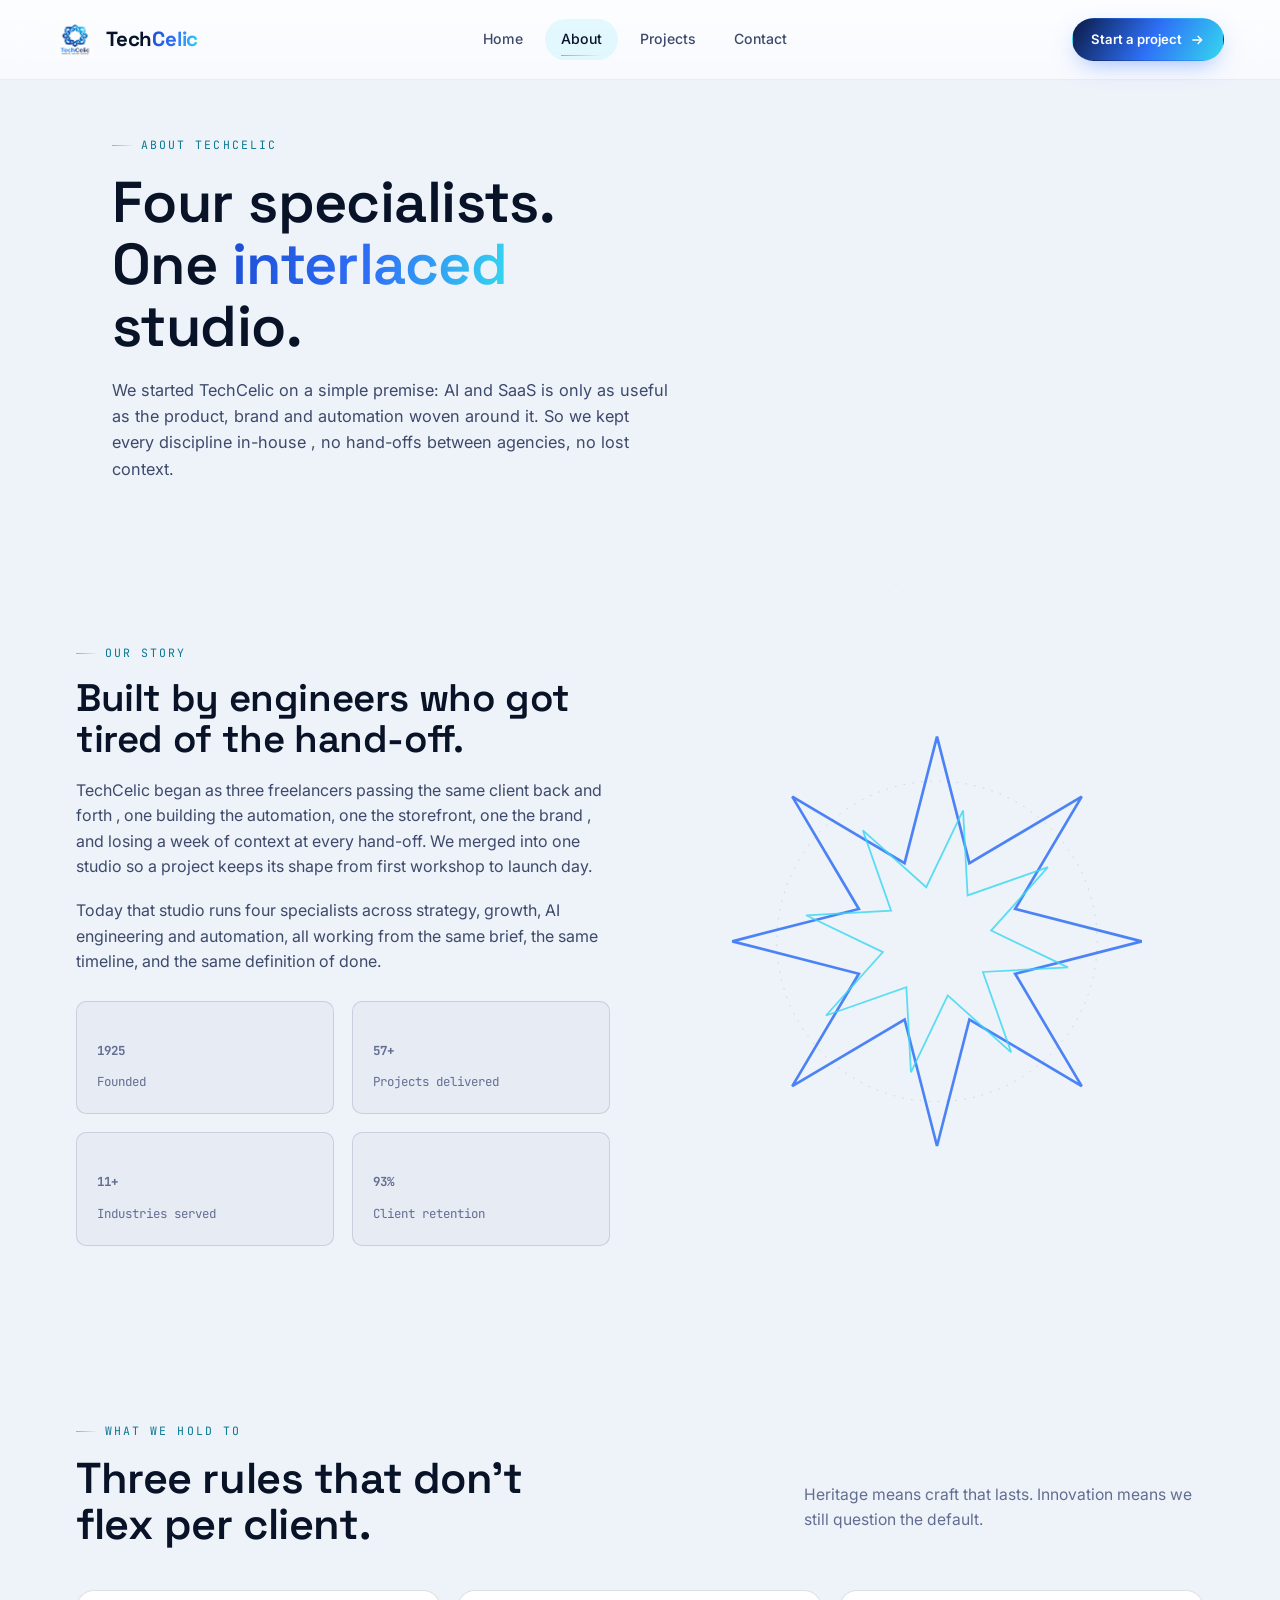
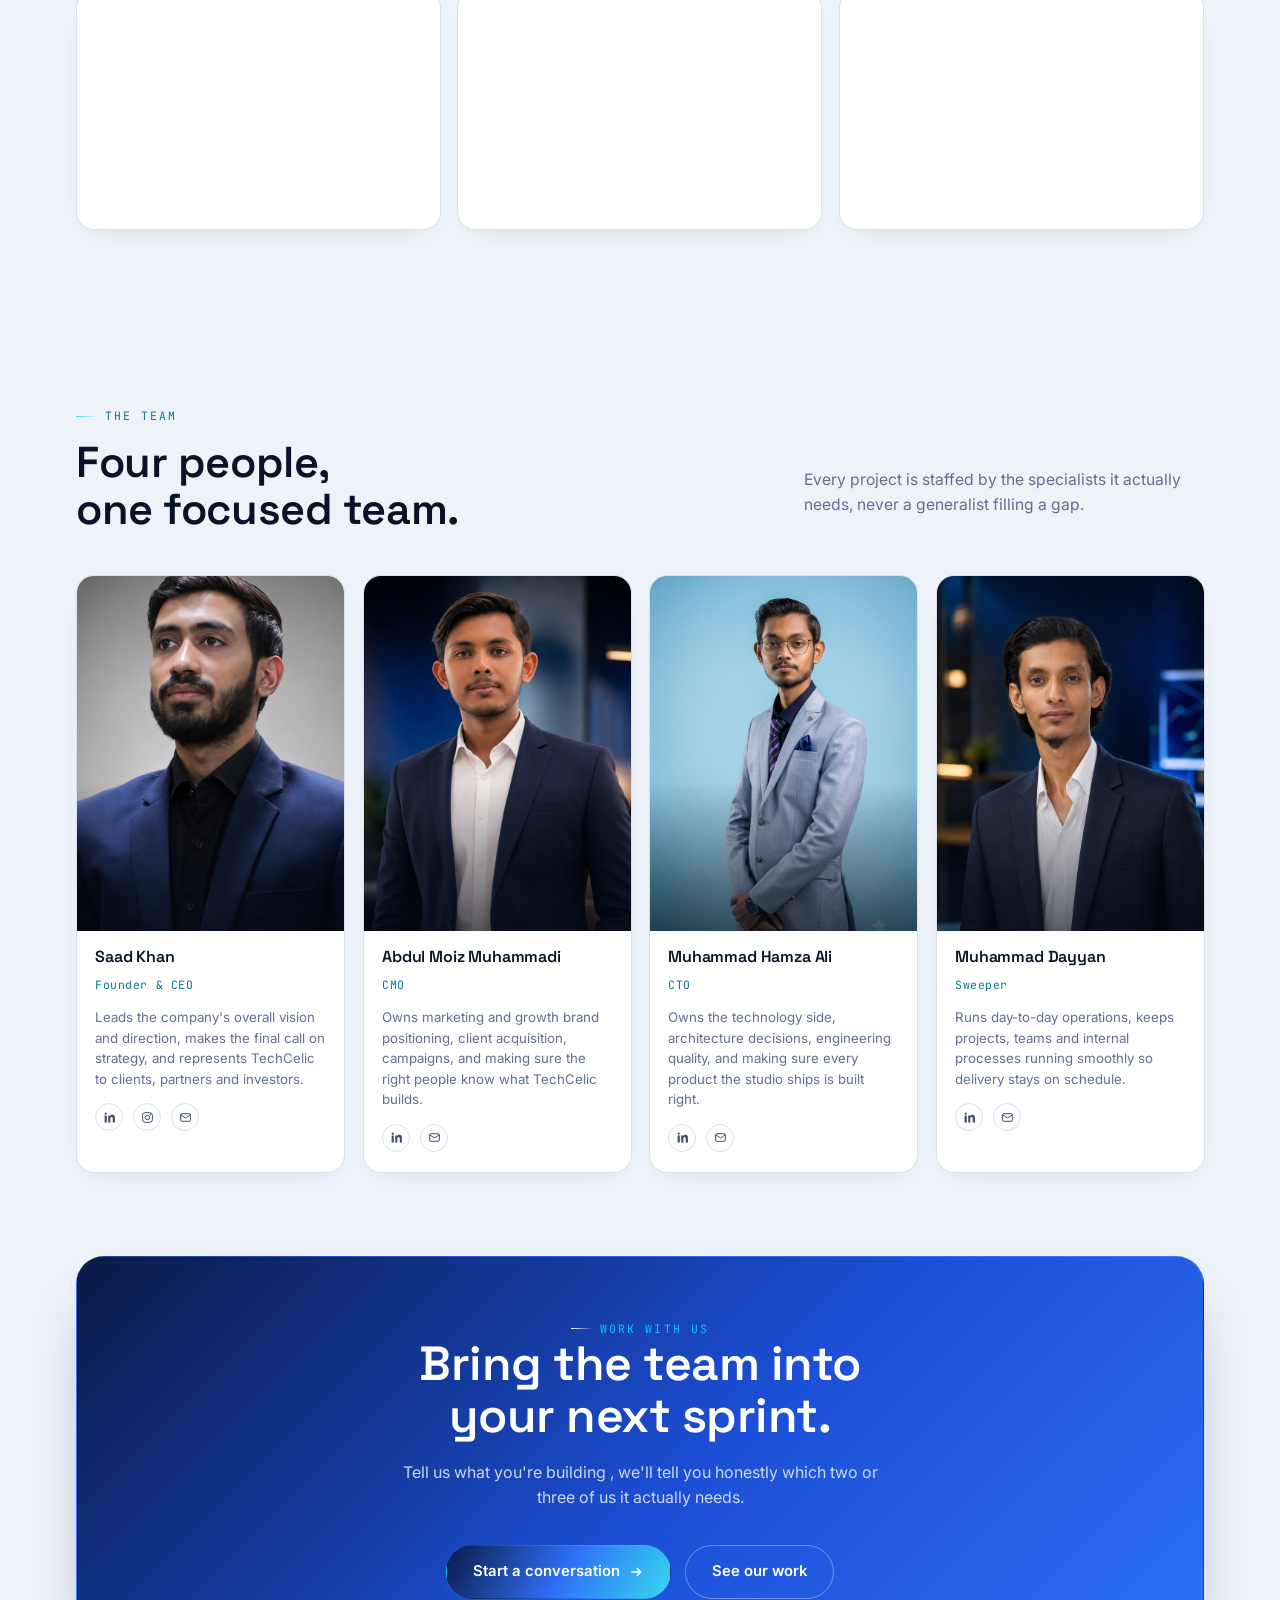
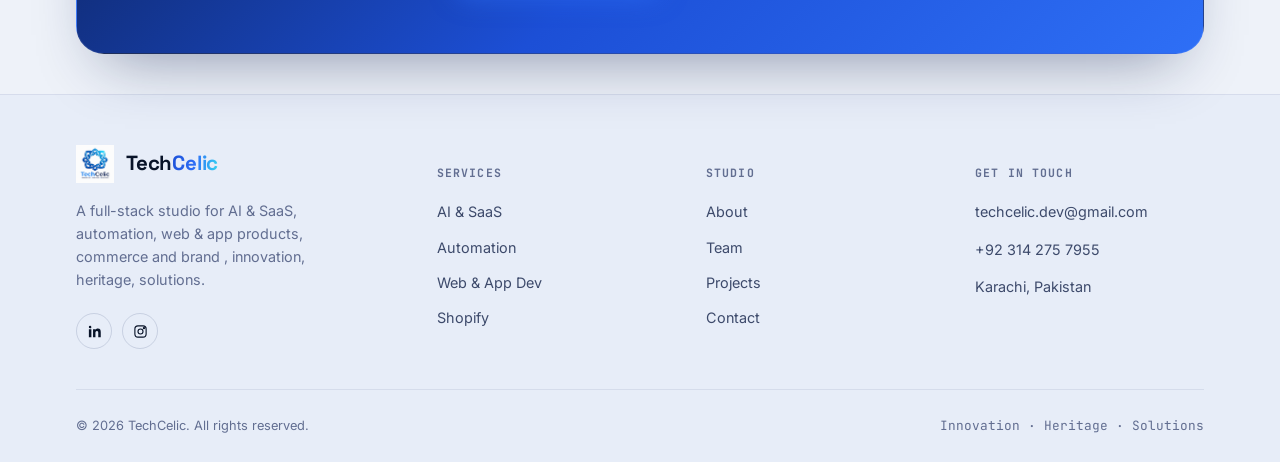
==== about.html @ 65144f7a "Add TechCelic site files" ====
<!DOCTYPE html>
<html lang="en">
<head>
<meta charset="UTF-8">
<meta name="viewport" content="width=device-width, initial-scale=1.0">
<title>About , TechCelic</title>
<meta name="description" content="Meet TechCelic: a focused studio blending AI & SaaS, automation, product and design under one interlaced process.">
<link rel="icon" href="assets/logo.png">
<link rel="stylesheet" href="css/style.css">
</head>
<body data-page="about">

<div class="ambient"></div>

<header class="site-header">
  <a href="index.html" class="brand">
    <img src="assets/logo.png" alt="TechCelic logo">
    <span class="brand-word">Tech<b>Celic</b></span>
  </a>
  <nav class="main-nav">
    <a href="index.html" data-nav="home">Home</a>
    <a href="about.html" data-nav="about">About</a>
    <a href="projects.html" data-nav="projects">Projects</a>
    <a href="contact.html" data-nav="contact">Contact</a>
  </nav>
  <div class="header-actions">
    <a href="contact.html" class="btn btn-primary btn-sm">
      Start a project
      <svg viewBox="0 0 24 24" fill="none" stroke="currentColor" stroke-width="2"><path d="M5 12h14M13 6l6 6-6 6"/></svg>
    </a>
    <button class="nav-toggle" aria-label="Open menu"><span></span></button>
  </div>
</header>

<nav class="mobile-nav">
  <a href="index.html" data-nav="home">Home</a>
  <a href="about.html" data-nav="about">About</a>
  <a href="projects.html" data-nav="projects">Projects</a>
  <a href="contact.html" data-nav="contact">Contact</a>
</nav>

<!-- ============ PAGE HERO ============ -->
<section class="page-hero">
  <div class="container">
    <span class="eyebrow">About TechCelic</span>
    <h1>Four specialists.<br>One <span class="text-grad">interlaced</span> studio.</h1>
    <p>We started TechCelic on a simple premise: AI and SaaS is only as useful as the product, brand and automation woven around it. So we kept every discipline in-house , no hand-offs between agencies, no lost context.</p>
  </div>
</section>

<!-- ============ STORY / SPLIT ============ -->
<section>
  <div class="container">
    <div class="split">
      <div class="reveal">
        <span class="eyebrow">Our story</span>
        <h2 style="margin-top:14px; font-size:clamp(1.8rem,3vw,2.4rem);">Built by engineers who got tired of the hand-off.</h2>
        <p>TechCelic began as three freelancers passing the same client back and forth , one building the automation, one the storefront, one the brand , and losing a week of context at every hand-off. We merged into one studio so a project keeps its shape from first workshop to launch day.</p>
        <p>Today that studio runs four specialists across strategy, growth, AI engineering and automation, all working from the same brief, the same timeline, and the same definition of done.</p>
        <div class="mini-stats">
          <div class="stat"><b><span data-count="2021">0</span></b><span>Founded</span></div>
          <div class="stat"><b><span data-count="60" data-suffix="+">0+</span></b><span>Projects delivered</span></div>
          <div class="stat"><b><span data-count="12" data-suffix="+">0+</span></b><span>Industries served</span></div>
          <div class="stat"><b><span data-count="98" data-suffix="%">0%</span></b><span>Client retention</span></div>
        </div>
      </div>

      <div class="about-visual reveal">
        <svg viewBox="0 0 600 600" fill="none">
          <g class="weave-ring" opacity="0.85" style="transform-origin:300px 300px;">
            <path d="M 300.0,70.0 L 336.4,212.2 L 462.6,137.4 L 387.8,263.6 L 530.0,300.0 L 387.8,336.4 L 462.6,462.6 L 336.4,387.8 L 300.0,530.0 L 263.6,387.8 L 137.4,462.6 L 212.2,336.4 L 70.0,300.0 L 212.2,263.6 L 137.4,137.4 L 263.6,212.2 Z"
                  stroke="#2e6ff6" stroke-width="3"/>
          </g>
          <g class="weave-ring reverse" opacity="0.8" style="transform-origin:300px 300px;">
            <path d="M 329.3,152.9 L 334.4,248.4 L 424.7,216.7 L 360.8,287.9 L 447.1,329.3 L 351.6,334.4 L 383.3,424.7 L 312.1,360.8 L 270.7,447.1 L 265.6,351.6 L 175.3,383.3 L 239.2,312.1 L 152.9,270.7 L 248.4,265.6 L 216.7,175.3 L 287.9,239.2 Z"
                  stroke="#35d8f0" stroke-width="2"/>
          </g>
          <circle cx="300" cy="300" r="180" fill="none" stroke="rgba(10,26,70,0.14)" stroke-dasharray="2 8"/>
        </svg>
      </div>
    </div>
  </div>
</section>

<!-- ============ VALUES ============ -->
<section>
  <div class="container">
    <div class="section-head reveal">
      <div>
        <span class="eyebrow">What we hold to</span>
        <h2>Three rules that don't<br>flex per client.</h2>
      </div>
      <p>Heritage means craft that lasts. Innovation means we still question the default.</p>
    </div>

    <div class="values-grid">
      <div class="value-card tilt reveal" data-tilt-strength="5">
        <div class="tilt-inner">
          <div class="service-icon">
            <svg viewBox="0 0 24 24" fill="none" stroke="currentColor" stroke-width="1.7"><path d="M12 2l3 7 7 1-5.5 5 1.5 7-6-3.5L6 22l1.5-7L2 10l7-1z"/></svg>
          </div>
          <h3>Craft over speed</h3>
          <p>We'd rather ship a week later with fewer edge cases than hand you something fragile on time.</p>
        </div>
      </div>
      <div class="value-card tilt reveal" data-tilt-strength="5">
        <div class="tilt-inner">
          <div class="service-icon">
            <svg viewBox="0 0 24 24" fill="none" stroke="currentColor" stroke-width="1.7"><path d="M17 21v-2a4 4 0 00-4-4H7a4 4 0 00-4 4v2M10 11a4 4 0 100-8 4 4 0 000 8zM23 21v-2a4 4 0 00-3-3.87M16 3.13a4 4 0 010 7.75"/></svg>
          </div>
          <h3>One team, no hand-offs</h3>
          <p>The person who scopes your project is reachable the day before launch , not swapped out mid-build.</p>
        </div>
      </div>
      <div class="value-card tilt reveal" data-tilt-strength="5">
        <div class="tilt-inner">
          <div class="service-icon">
            <svg viewBox="0 0 24 24" fill="none" stroke="currentColor" stroke-width="1.7"><path d="M12 20l9-5-9-5-9 5 9 5z"/><path d="M12 12L3 7l9-5 9 5-9 5z"/></svg>
          </div>
          <h3>Plain-language reporting</h3>
          <p>No jargon in your weekly update. If we can't explain a decision simply, we haven't finished making it.</p>
        </div>
      </div>
    </div>
  </div>
</section>

<!-- ============ TEAM ============ -->
<section id="team">
  <div class="container">
    <div class="section-head reveal">
      <div>
        <span class="eyebrow">The team</span>
        <h2>Four people,<br>one focused team.</h2>
      </div>
      <p>Every project is staffed by the specialists it actually needs, never a generalist filling a gap.</p>
    </div>

    <div class="team-grid">

      <div class="team-card tilt reveal" data-tilt-strength="14">
        <div class="tilt-inner">
          <div class="team-photo"><img src="assets/team-saad.jpg" alt="Saad Khan , Founder &amp; CEO" loading="lazy"></div>
          <div class="team-body">
            <h4>Saad Khan</h4>
            <span class="team-role">Founder &amp; CEO</span>
            <p>Leads the company's overall vision and direction, makes the final call on strategy, and represents TechCelic to clients, partners and investors.</p>
            <div class="team-socials">
              <a href="https://www.linkedin.com/company/techcelic" target="_blank" rel="noopener" aria-label="LinkedIn"><svg viewBox="0 0 24 24" fill="currentColor"><path d="M6.94 5a2 2 0 11-4-.002 2 2 0 014 .002zM7 8.48H3V21h4zM13.5 8.48h-3.83V21h3.83v-6.4c0-1.7.32-3.33 2.42-3.33 2.08 0 2.1 1.94 2.1 3.44V21H22v-7.93c0-3.4-.73-6-4.7-6-1.9 0-3.18 1.05-3.7 2.04h-.05z"/></svg></a>
              <a href="https://www.instagram.com/saadd_ev/" target="_blank" rel="noopener" aria-label="Instagram"><svg viewBox="0 0 24 24" fill="none" stroke="currentColor" stroke-width="1.8"><rect x="3" y="3" width="18" height="18" rx="5"/><circle cx="12" cy="12" r="4"/><circle cx="17.5" cy="6.5" r="1"/></svg></a>
              <a href="mailto:saad@techcelic.com" aria-label="Email"><svg viewBox="0 0 24 24" fill="none" stroke="currentColor" stroke-width="1.8"><rect x="3" y="5" width="18" height="14" rx="2"/><path d="M3 7l9 6 9-6"/></svg></a>
            </div>
          </div>
        </div>
      </div>

      <div class="team-card tilt reveal" data-tilt-strength="14">
        <div class="tilt-inner">
          <div class="team-photo"><img src="assets/team-moiz.jpg" alt="Abdul Moiz Muhammadi , CMO" loading="lazy"></div>
          <div class="team-body">
            <h4>Abdul Moiz Muhammadi</h4>
            <span class="team-role">CMO</span>
            <p>Owns marketing and growth brand positioning, client acquisition, campaigns, and making sure the right people know what TechCelic builds.</p>
            <div class="team-socials">
              <a href="https://www.linkedin.com/company/techcelic" target="_blank" rel="noopener" aria-label="LinkedIn"><svg viewBox="0 0 24 24" fill="currentColor"><path d="M6.94 5a2 2 0 11-4-.002 2 2 0 014 .002zM7 8.48H3V21h4zM13.5 8.48h-3.83V21h3.83v-6.4c0-1.7.32-3.33 2.42-3.33 2.08 0 2.1 1.94 2.1 3.44V21H22v-7.93c0-3.4-.73-6-4.7-6-1.9 0-3.18 1.05-3.7 2.04h-.05z"/></svg></a>
              <a href="mailto:moiz@techcelic.com" aria-label="Email"><svg viewBox="0 0 24 24" fill="none" stroke="currentColor" stroke-width="1.8"><rect x="3" y="5" width="18" height="14" rx="2"/><path d="M3 7l9 6 9-6"/></svg></a>
            </div>
          </div>
        </div>
      </div>

      <div class="team-card tilt reveal" data-tilt-strength="14">
        <div class="tilt-inner">
          <div class="team-photo"><img src="assets/team-hamza.jpg" alt="Muhammad Hamza Ali , CTO" loading="lazy"></div>
          <div class="team-body">
            <h4>Muhammad Hamza Ali</h4>
            <span class="team-role">CTO</span>
            <p>Owns the technology side, architecture decisions, engineering quality, and making sure every product the studio ships is built right.</p>
            <div class="team-socials">
              <a href="https://www.linkedin.com/company/techcelic" target="_blank" rel="noopener" aria-label="LinkedIn"><svg viewBox="0 0 24 24" fill="currentColor"><path d="M6.94 5a2 2 0 11-4-.002 2 2 0 014 .002zM7 8.48H3V21h4zM13.5 8.48h-3.83V21h3.83v-6.4c0-1.7.32-3.33 2.42-3.33 2.08 0 2.1 1.94 2.1 3.44V21H22v-7.93c0-3.4-.73-6-4.7-6-1.9 0-3.18 1.05-3.7 2.04h-.05z"/></svg></a>
              <a href="mailto:hamza@techcelic.com" aria-label="Email"><svg viewBox="0 0 24 24" fill="none" stroke="currentColor" stroke-width="1.8"><rect x="3" y="5" width="18" height="14" rx="2"/><path d="M3 7l9 6 9-6"/></svg></a>
            </div>
          </div>
        </div>
      </div>

      <div class="team-card tilt reveal" data-tilt-strength="14">
        <div class="tilt-inner">
          <div class="team-photo"><img src="assets/team-dayyan.jpg" alt="Muhammad Dayyan , Sweeper" loading="lazy"></div>
          <div class="team-body">
            <h4>Muhammad Dayyan</h4>
            <span class="team-role">Sweeper</span>
            <p>Runs day-to-day operations, keeps projects, teams and internal processes running smoothly so delivery stays on schedule.</p>
            <div class="team-socials">
              <a href="https://www.linkedin.com/company/techcelic" target="_blank" rel="noopener" aria-label="LinkedIn"><svg viewBox="0 0 24 24" fill="currentColor"><path d="M6.94 5a2 2 0 11-4-.002 2 2 0 014 .002zM7 8.48H3V21h4zM13.5 8.48h-3.83V21h3.83v-6.4c0-1.7.32-3.33 2.42-3.33 2.08 0 2.1 1.94 2.1 3.44V21H22v-7.93c0-3.4-.73-6-4.7-6-1.9 0-3.18 1.05-3.7 2.04h-.05z"/></svg></a>
              <a href="mailto:dayyan@techcelic.com" aria-label="Email"><svg viewBox="0 0 24 24" fill="none" stroke="currentColor" stroke-width="1.8"><rect x="3" y="5" width="18" height="14" rx="2"/><path d="M3 7l9 6 9-6"/></svg></a>
            </div>
          </div>
        </div>
      </div>

    </div>
  </div>
</section>

<!-- ============ CTA BAND ============ -->
<div class="container">
  <div class="cta-band reveal">
    <span class="eyebrow" style="justify-content:center;">Work with us</span>
    <h2>Bring the team into<br>your next sprint.</h2>
    <p>Tell us what you're building , we'll tell you honestly which two or three of us it actually needs.</p>
    <div class="btn-row">
      <a href="contact.html" class="btn btn-primary">Start a conversation
        <svg viewBox="0 0 24 24" fill="none" stroke="currentColor" stroke-width="2"><path d="M5 12h14M13 6l6 6-6 6"/></svg>
      </a>
      <a href="projects.html" class="btn btn-ghost">See our work</a>
    </div>
  </div>
</div>

<footer>
  <div class="container">
    <div class="footer-grid">
      <div class="footer-brand">
        <a href="index.html" class="brand">
          <img src="assets/logo.png" alt="TechCelic logo">
          <span class="brand-word">Tech<b>Celic</b></span>
        </a>
        <p>A full-stack studio for AI & SaaS, automation, web &amp; app products, commerce and brand , innovation, heritage, solutions.</p>
        <div class="footer-socials">
          <a href="https://www.linkedin.com/company/techcelic" target="_blank" rel="noopener" aria-label="LinkedIn"><svg viewBox="0 0 24 24" fill="currentColor"><path d="M6.94 5a2 2 0 11-4-.002 2 2 0 014 .002zM7 8.48H3V21h4zM13.5 8.48h-3.83V21h3.83v-6.4c0-1.7.32-3.33 2.42-3.33 2.08 0 2.1 1.94 2.1 3.44V21H22v-7.93c0-3.4-.73-6-4.7-6-1.9 0-3.18 1.05-3.7 2.04h-.05z"/></svg></a>
          <a href="https://www.instagram.com/techcelic/" target="_blank" rel="noopener" aria-label="Instagram"><svg viewBox="0 0 24 24" fill="none" stroke="currentColor" stroke-width="1.8"><rect x="3" y="3" width="18" height="18" rx="5"/><circle cx="12" cy="12" r="4"/><circle cx="17.5" cy="6.5" r="1"/></svg></a>
        </div>
      </div>
      <div class="footer-col">
        <h5>Services</h5>
        <a href="index.html#services">AI & SaaS</a>
        <a href="index.html#services">Automation</a>
        <a href="index.html#services">Web &amp; App Dev</a>
        <a href="index.html#services">Shopify</a>
      </div>
      <div class="footer-col">
        <h5>Studio</h5>
        <a href="about.html">About</a>
        <a href="about.html#team">Team</a>
        <a href="projects.html">Projects</a>
        <a href="contact.html">Contact</a>
      </div>
      <div class="footer-col">
        <h5>Get in touch</h5>
        <p>techcelic.dev@gmail.com</p>
        <p>+92 314 275 7955</p>
        <p>Karachi, Pakistan</p>
      </div>
    </div>
    <div class="footer-bottom">
      <span>&copy; 2026 TechCelic. All rights reserved.</span>
      <span class="fw">Innovation &middot; Heritage &middot; Solutions</span>
    </div>
  </div>
</footer>

<script src="js/main.js"></script>
</body>
</html>
---- css/style.css ----
/* =========================================================
   TechCelic, Agency Site Stylesheet
   Signature system: "The Weave", an interlacing double-line
   motif drawn from the TechCelic mark, used across hero art,
   section seams, and card borders.
   ========================================================= */

@import url('https://fonts.googleapis.com/css2?family=Space+Grotesk:wght@400;500;600;700&family=Inter:wght@400;500;600&family=JetBrains+Mono:wght@400;500&display=swap');

:root{
  /* ---- color tokens : white & blue, classy ---- */
  --bg:        #eef2f9;
  --bg-soft:   #ffffff;
  --bg-card:   #ffffff;
  --bg-raised: #e7edf8;
  --line:      rgba(15, 35, 90, 0.14);
  --line-soft: rgba(15, 35, 90, 0.08);
  --ink:       #081328;
  --ink-dim:   #3d4a6b;
  --muted:     #626e91;
  --deep:      #0a1a46;
  --blue:      #2e6ff6;
  --blue-2:    #1c4fd6;
  --cyan:      #35d8f0;
  --cyan-soft: #0b7793; /* deepened for legible text/labels on a white ground */
  --amber:     #d99a3d; /* rare warm accent, heritage motif, used sparingly */

  --grad-brand: linear-gradient(120deg, var(--deep) 0%, var(--blue) 52%, var(--cyan) 100%);
  --grad-text:  linear-gradient(100deg, var(--blue-2) 0%, var(--blue) 50%, var(--cyan) 100%);
  --grad-glow:  radial-gradient(600px circle at var(--mx,50%) var(--my,50%), rgba(28,79,214,0.13), transparent 60%);

  /* ---- type ---- */
  --f-display: 'Space Grotesk', sans-serif;
  --f-body:    'Inter', sans-serif;
  --f-mono:    'JetBrains Mono', monospace;

  /* ---- layout ---- */
  --maxw: 1240px;
  --pad: clamp(20px, 4.5vw, 56px);
  --radius: 18px;
  --radius-sm: 10px;

  --ease: cubic-bezier(.22,.68,.32,1);
}

*,*::before,*::after{ box-sizing: border-box; }
html{ scroll-behavior: smooth; }

body{
  margin:0;
  background: var(--bg);
  color: var(--ink);
  font-family: var(--f-body);
  font-size: 16px;
  line-height: 1.6;
  -webkit-font-smoothing: antialiased;
  overflow-x: hidden;
}

body::before{
  /* faint permanent circuit-grain backdrop */
  content:"";
  position: fixed; inset:0;
  background-image:
    radial-gradient(1px 1px at 20% 30%, rgba(10,26,70,0.16) 0, transparent 100%),
    radial-gradient(1px 1px at 70% 65%, rgba(10,26,70,0.12) 0, transparent 100%),
    radial-gradient(1px 1px at 85% 20%, rgba(10,26,70,0.1) 0, transparent 100%),
    radial-gradient(1px 1px at 40% 80%, rgba(10,26,70,0.1) 0, transparent 100%);
  pointer-events:none;
  opacity:.6;
  z-index:0;
}

img{ max-width:100%; display:block; }
a{ color:inherit; text-decoration:none; }
ul{ list-style:none; margin:0; padding:0; }
button{ font-family:inherit; }

::selection{ background: var(--cyan); color:#04101f; }

h1,h2,h3,h4{
  font-family: var(--f-display);
  font-weight: 600;
  line-height: 1.08;
  margin: 0;
  letter-spacing: -0.01em;
}

.container{
  max-width: var(--maxw);
  margin: 0 auto;
  padding-left: var(--pad);
  padding-right: var(--pad);
  position: relative;
  z-index: 1;
}

.eyebrow{
  display:inline-flex;
  align-items:center;
  gap:.6em;
  font-family: var(--f-mono);
  font-size: .72rem;
  letter-spacing: .18em;
  text-transform: uppercase;
  color: var(--cyan-soft);
}
.eyebrow::before{
  content:"";
  width: 22px; height: 1px;
  background: linear-gradient(90deg, var(--cyan), transparent);
}

.text-grad{
  background: var(--grad-text);
  -webkit-background-clip: text;
  background-clip: text;
  color: transparent;
}

.btn{
  display:inline-flex;
  align-items:center;
  justify-content:center;
  gap:.55em;
  padding: 14px 26px;
  border-radius: 999px;
  font-family: var(--f-body);
  font-weight: 600;
  font-size: .93rem;
  cursor:pointer;
  border: 1px solid transparent;
  transition: transform .35s var(--ease), box-shadow .35s var(--ease), background .35s var(--ease), border-color .35s var(--ease);
  white-space: nowrap;
}
.btn-primary{
  background: var(--grad-brand);
  color: #fff;
  box-shadow: 0 8px 24px -8px rgba(46,111,246,.55);
}
.btn-primary:hover{ transform: translateY(-2px); box-shadow: 0 14px 32px -8px rgba(53,216,240,.5); }
.btn-ghost{
  background: transparent;
  border-color: var(--line);
  color: var(--ink);
}
.btn-ghost:hover{ border-color: var(--cyan-soft); background: rgba(53,216,240,.06); transform: translateY(-2px); }
.btn-sm{ padding: 10px 18px; font-size: .82rem; }
.btn svg{ width:16px; height:16px; transition: transform .3s var(--ease); }
.btn:hover svg{ transform: translate(3px,-3px); }

/* =========================================================
   Header
   ========================================================= */
.site-header{
  position: fixed; top:0; left:0; right:0;
  z-index: 100;
  padding: 18px var(--pad);
  display:flex; align-items:center; justify-content:space-between;
  backdrop-filter: blur(14px) saturate(140%);
  background: linear-gradient(180deg, rgba(255,255,255,.86), rgba(255,255,255,.58));
  border-bottom: 1px solid var(--line-soft);
  transition: padding .3s var(--ease), background .3s var(--ease);
}
.site-header.scrolled{ padding-top:10px; padding-bottom:10px; background: rgba(255,255,255,.92); box-shadow: 0 8px 30px -18px rgba(10,26,70,.25); }

.brand{ display:flex; align-items:center; gap:12px; }
.brand img{ height:38px; width:38px; object-fit:contain; }
.brand-word{ font-family: var(--f-display); font-size:1.28rem; font-weight:700; letter-spacing:-.01em; }
.brand-word b{ font-weight:700; background: var(--grad-text); -webkit-background-clip:text; background-clip:text; color:transparent; }

.main-nav{ display:flex; align-items:center; gap: 6px; }
.main-nav a{
  position:relative;
  padding: 9px 16px;
  font-size:.88rem;
  font-weight:500;
  color: var(--ink-dim);
  border-radius: 999px;
  transition: color .25s ease, background .25s ease;
}
.main-nav a:hover{ color: var(--ink); background: rgba(15,35,90,.06); }
.main-nav a.active{ color: var(--ink); background: rgba(53,216,240,.12); }
.main-nav a.active::after{
  content:""; position:absolute; left:16px; right:16px; bottom:4px; height:1px;
  background: linear-gradient(90deg, var(--cyan), transparent);
}

.header-actions{ display:flex; align-items:center; gap:14px; }
.nav-toggle{
  display:none;
  width:42px; height:42px; border-radius:50%;
  border:1px solid var(--line); background: rgba(15,35,90,.04);
  color: var(--ink); align-items:center; justify-content:center; cursor:pointer;
}
.nav-toggle span{ display:block; width:16px; height:1px; background: var(--ink); position:relative; }
.nav-toggle span::before, .nav-toggle span::after{ content:""; position:absolute; left:0; width:16px; height:1px; background:var(--ink); transition: transform .3s ease; }
.nav-toggle span::before{ top:-5px; } .nav-toggle span::after{ top:5px; }

/* =========================================================
   Hero + Weave signature art
   ========================================================= */
.hero{
  position:relative;
  padding: 132px var(--pad) 64px;
  overflow:hidden;
  min-height: 82vh;
  display:flex; align-items:center;
}
.hero-grid{
  display:grid;
  grid-template-columns: 1.1fr .9fr;
  gap: 36px;
  align-items:center;
  width:100%;
  max-width: var(--maxw);
  margin:0 auto;
  position:relative; z-index:2;
}
.hero h1{
  font-size: clamp(2.6rem, 5.2vw, 4.6rem);
  margin-top: 16px;
}
.hero-lead{
  margin: 20px 0 28px;
  max-width: 46ch;
  color: var(--ink-dim);
  font-size: 1.08rem;
}
.hero-ctas{ display:flex; gap:14px; flex-wrap:wrap; }

.hero-stats{
  display:flex; gap: 34px;
  margin-top: 38px;
  padding-top: 22px;
  border-top: 1px solid var(--line-soft);
  flex-wrap: wrap;
}
.hero-stats .stat b{ display:block; font-family: var(--f-display); font-size:1.7rem; }
.hero-stats .stat span{ font-size:.78rem; color:var(--muted); font-family: var(--f-mono); letter-spacing:.04em; }

.hero-art{
  position:relative;
  aspect-ratio: 1/1;
  display:flex; align-items:center; justify-content:center;
  perspective: 1200px;
}
.hero-art .weave-wrap{
  width: 90%;
  transform-style: preserve-3d;
  transition: transform .2s ease-out;
  filter: drop-shadow(0 30px 60px rgba(46,111,246,.28));
}
.hero-art svg{ width:100%; height:100%; }
.weave-ring{ animation: spin-slow 46s linear infinite; transform-origin: 300px 300px; }
.weave-ring.reverse{ animation-direction: reverse; animation-duration: 62s; }
@keyframes spin-slow{ to{ transform: rotate(360deg); } }
.node{ animation: pulse-node 3.2s ease-in-out infinite; }
.node:nth-child(2n){ animation-delay: .6s; }
.node:nth-child(3n){ animation-delay: 1.2s; }
@keyframes pulse-node{ 0%,100%{ opacity:.55; r:3; } 50%{ opacity:1; r:4.4; } }

/* seam divider using the weave line */
.seam{ position:relative; height:64px; }
.seam svg{ position:absolute; inset:0; width:100%; height:100%; }

/* =========================================================
   Section basics
   ========================================================= */
section{ position:relative; padding: 84px 0; }
.section-head{
  display:flex; align-items:flex-end; justify-content:space-between; gap:24px;
  margin-bottom: 42px; flex-wrap:wrap;
}
.section-head h2{ font-size: clamp(1.9rem, 3.4vw, 2.7rem); margin-top:14px; max-width: 18ch; }
.section-head p{ color: var(--muted); max-width: 40ch; font-size:.98rem; }

.reveal{ opacity:0; transform: translateY(28px); transition: opacity .8s var(--ease), transform .8s var(--ease); }
.reveal.in{ opacity:1; transform:none; }

/* =========================================================
   3D tilt cards (shared: services / projects / team / values)
   ========================================================= */
.tilt{
  --mx: 50%; --my: 50%;
  position:relative;
  transform-style: preserve-3d;
  transition: border-color .3s ease, box-shadow .45s ease;
  border-radius: var(--radius);
  border: 1px solid var(--line);
  background: linear-gradient(160deg, var(--bg-card), var(--bg-soft));
  box-shadow: 0 10px 26px -18px rgba(10,26,70,.20);
  will-change: transform;
}
.tilt::before{
  content:"";
  position:absolute; inset:0; border-radius: inherit;
  background: var(--grad-glow);
  opacity:0; transition: opacity .35s ease;
  pointer-events:none;
}
.tilt:hover::before{ opacity:1; }
.tilt:hover{
  border-color: rgba(11,119,147,.4);
  box-shadow: 0 34px 64px -22px rgba(10,26,70,.30), 0 0 0 1px rgba(53,216,240,.12) inset;
}
.tilt-inner{ transform: translateZ(38px); position:relative; z-index:1; }

/* =========================================================
   Services grid
   ========================================================= */
.services-grid{
  display:grid;
  grid-template-columns: repeat(12, 1fr);
  gap: 16px;
}
.service-card{ padding: 26px 24px; min-height: 196px; display:flex; flex-direction:column; grid-column: span 4; }

.service-index{ font-family: var(--f-mono); font-size:.72rem; color: var(--cyan-soft); letter-spacing:.1em; }
.service-icon{
  width:46px; height:46px; border-radius:12px;
  display:flex; align-items:center; justify-content:center;
  background: rgba(53,216,240,.08); border: 1px solid var(--line);
  margin: 18px 0 20px;
  color: var(--cyan-soft);
}
.service-icon svg{ width:22px; height:22px; }
.service-card h3{ font-size:1.24rem; margin-bottom:10px; }
.service-card p{ color: var(--muted); font-size:.92rem; margin:0; }
.service-tags{ display:flex; flex-wrap:wrap; gap:8px; margin-top:18px; }
.service-tags span{
  font-family: var(--f-mono); font-size:.68rem; letter-spacing:.03em;
  color: var(--ink-dim); border:1px solid var(--line); padding:5px 10px; border-radius:999px;
}

/* =========================================================
   Process
   ========================================================= */
.process-list{ display:grid; grid-template-columns: repeat(4,1fr); gap:0; border-top:1px solid var(--line-soft); }
.process-item{ padding: 30px 22px 30px 0; border-right: 1px solid var(--line-soft); position:relative; }
.process-item:last-child{ border-right:none; }
.process-item .pi-index{ font-family: var(--f-mono); color: var(--muted); font-size:.78rem; }
.process-item h4{ font-size:1.12rem; margin: 14px 0 10px; }
.process-item p{ color: var(--muted); font-size:.9rem; margin:0; }

/* =========================================================
   Projects
   ========================================================= */
.filter-row{ display:flex; gap:10px; flex-wrap:wrap; margin-bottom: 44px; }
.filter-btn{
  font-family: var(--f-mono); font-size:.76rem; letter-spacing:.04em;
  padding: 9px 16px; border-radius:999px; border:1px solid var(--line);
  color: var(--ink-dim); background:transparent; cursor:pointer;
  transition: all .25s ease;
}
.filter-btn:hover{ color:var(--ink); border-color: var(--cyan-soft); }
.filter-btn.active{ color:#04121f; background: var(--cyan-soft); border-color: var(--cyan-soft); }

.projects-grid{ display:grid; grid-template-columns: repeat(3, 1fr); gap: 18px; }
.project-card{ overflow:hidden; cursor: pointer; }
.project-card .thumb{
  height: 200px; border-radius: calc(var(--radius) - 1px) calc(var(--radius) - 1px) 0 0;
  position:relative; overflow:hidden;
  display:flex; align-items:center; justify-content:center;
}
.project-card .thumb::after{
  content:""; position:absolute; inset:0;
  background: linear-gradient(160deg, rgba(6,10,20,0), rgba(6,10,20,.65));
}
.project-card .thumb svg{ position:relative; z-index:1; width:70%; height:70%; opacity:.9; transition: transform .6s var(--ease); }
.project-card:hover .thumb svg{ transform: scale(1.08) rotate(4deg); }
.project-card .p-body{ padding: 22px 24px 26px; }
.project-card .p-tag{ font-family:var(--f-mono); font-size:.68rem; color: var(--cyan-soft); letter-spacing:.08em; }
.project-card h3{ font-size:1.14rem; margin:10px 0 8px; }
.project-card p{ color:var(--muted); font-size:.87rem; margin:0; }
.project-card.hidden{ display:none; }

/* =========================================================
   Team
   ========================================================= */
.team-grid{ display:grid; grid-template-columns: repeat(4, 1fr); gap: 18px; }
.team-card{ padding: 0; overflow:hidden; }
.team-photo{
  aspect-ratio: 3 / 4; position:relative; overflow:hidden;
  display:flex; align-items:center; justify-content:center;
  font-family: var(--f-display); font-weight:700; font-size:2.2rem;
  color: rgba(255,255,255,.92);
  background: linear-gradient(150deg,#0a1a46,#2e6ff6);
}
.team-photo img{
  width:100%; height:100%; object-fit:cover; object-position: center 15%;
  position:relative; z-index:0;
  transition: transform .6s var(--ease);
}
.team-card:hover .team-photo img{ transform: scale(1.045); }
.team-photo::after{ content:""; position:absolute; inset:0; background: linear-gradient(180deg, rgba(6,10,20,0) 58%, rgba(6,10,20,.62) 100%); z-index:1; pointer-events:none; }
.team-body{ padding: 16px 18px 20px; }
.team-body h4{ font-size:1rem; margin-bottom:4px; line-height:1.25; }
.team-role{ font-family: var(--f-mono); font-size:.72rem; color: var(--cyan-soft); letter-spacing:.05em; }
.team-body p{ margin: 10px 0 0; font-size:.83rem; color: var(--muted); line-height:1.55; }
.team-socials{ display:flex; gap:10px; margin-top:14px; }
.team-socials a{ width:28px; height:28px; border-radius:50%; border:1px solid var(--line); display:flex; align-items:center; justify-content:center; color:var(--ink-dim); transition: all .25s ease; }
.team-socials a:hover{ color:#04121f; background:var(--cyan-soft); border-color:var(--cyan-soft); }
.team-socials svg{ width:13px; height:13px; }

/* =========================================================
   Values / About extras
   ========================================================= */
.values-grid{ display:grid; grid-template-columns: repeat(3, 1fr); gap:16px; }
.value-card{ padding: 28px; }
.value-card h3{ font-size:1.12rem; margin: 16px 0 10px; }
.value-card p{ color:var(--muted); font-size:.9rem; margin:0; }

.split{ display:grid; grid-template-columns: 1fr 1fr; gap:60px; align-items:center; }
.split p{ color: var(--ink-dim); margin: 18px 0; }
.mini-stats{ display:grid; grid-template-columns: repeat(2,1fr); gap:18px; margin-top:26px; }
.mini-stats .stat{ padding:20px; border:1px solid var(--line); border-radius: var(--radius-sm); background: rgba(15,35,90,.03); }
.mini-stats b{ display:block; font-family:var(--f-display); font-size:1.8rem; }
.mini-stats span{ font-size:.78rem; color:var(--muted); font-family:var(--f-mono); }

.about-visual{ position:relative; aspect-ratio: 1/1.05; display:flex; align-items:center; justify-content:center; }
.about-visual svg{ width:100%; height:100%; }

/* =========================================================
   Logos / trust marquee
   ========================================================= */
.marquee-wrap{ overflow:hidden; border-top:1px solid var(--line-soft); border-bottom:1px solid var(--line-soft); padding: 20px 0; }
.marquee{ display:flex; gap:64px; width:max-content; animation: marquee 28s linear infinite; }
.marquee span{ font-family: var(--f-mono); font-size:.85rem; letter-spacing:.14em; color: var(--muted); white-space:nowrap; text-transform:uppercase; }
@keyframes marquee{ from{ transform:translateX(0);} to{ transform:translateX(-50%);} }

/* =========================================================
   CTA band
   ========================================================= */
.cta-band{
  border-radius: 28px;
  padding: 54px var(--pad);
  text-align:center;
  position:relative;
  overflow:hidden;
  background: linear-gradient(135deg, var(--deep) 0%, var(--blue-2) 55%, var(--blue) 100%);
  border: 1px solid rgba(255,255,255,.08);
  box-shadow: 0 30px 60px -28px rgba(10,26,70,.45);
}
.cta-band .eyebrow{ color: var(--cyan-soft); filter: brightness(1.6) saturate(1.3); }
.cta-band .eyebrow::before{ background: linear-gradient(90deg, #fff, transparent); }
.cta-band h2{ font-size: clamp(1.9rem, 4vw, 3rem); max-width: 20ch; margin: 0 auto; color:#fff; }
.cta-band p{ color: rgba(255,255,255,.78); max-width: 50ch; margin: 18px auto 34px; }
.cta-band .btn-row{ display:flex; gap:14px; justify-content:center; flex-wrap:wrap; }
.cta-band .btn-ghost{ border-color: rgba(255,255,255,.35); color:#fff; }
.cta-band .btn-ghost:hover{ border-color:#fff; background: rgba(255,255,255,.1); }

/* =========================================================
   Contact
   ========================================================= */
.contact-grid{ display:grid; grid-template-columns: 1fr 1fr; gap: 48px; align-items:start; }
.contact-info-card{ padding: 30px; margin-bottom:16px; }
.contact-info-card h4{ font-size:.78rem; font-family:var(--f-mono); letter-spacing:.08em; color:var(--cyan-soft); text-transform:uppercase; margin-bottom:10px; }
.contact-info-card p{ margin:0; font-size:1.02rem; }
.contact-info-card a:hover{ color: var(--cyan-soft); }

.form-field{ margin-bottom: 20px; }
.form-field label{ display:block; font-size:.8rem; font-family: var(--f-mono); letter-spacing:.04em; color: var(--ink-dim); margin-bottom:8px; }
.form-field input, .form-field select, .form-field textarea{
  width:100%; padding: 14px 16px; border-radius: 10px;
  border: 1px solid var(--line); background: #fff; color: var(--ink);
  font-family: var(--f-body); font-size:.94rem; outline:none;
  transition: border-color .25s ease, background .25s ease;
}
.form-field input:focus, .form-field select:focus, .form-field textarea:focus{ border-color: var(--cyan-soft); background: rgba(53,216,240,.04); }
.form-field textarea{ resize: vertical; min-height:130px; }
.form-row{ display:grid; grid-template-columns:1fr 1fr; gap:18px; }
.form-note{ font-size:.78rem; color: var(--muted); margin-top:10px; }
.form-success{
  display:none; align-items:center; gap:10px; padding:14px 18px; border-radius:10px;
  background: rgba(53,216,240,.08); border:1px solid rgba(53,216,240,.3); color: var(--cyan-soft); font-size:.88rem; margin-top:16px;
}
.form-success.show{ display:flex; }

.map-frame{ border-radius: var(--radius); overflow:hidden; border:1px solid var(--line); height: 240px; position:relative; margin-top:24px; }

/* =========================================================
   Footer
   ========================================================= */
footer{ border-top: 1px solid var(--line-soft); padding: 50px 0 26px; margin-top: 40px; background: var(--bg-raised); }
.footer-grid{ display:grid; grid-template-columns: 1.4fr 1fr 1fr 1fr; gap: 40px; margin-bottom: 40px; }
.footer-brand p{ color: var(--muted); font-size:.9rem; max-width:32ch; margin: 16px 0 22px; }
.footer-socials{ display:flex; gap:10px; }
.footer-socials a{ width:36px; height:36px; border-radius:50%; border:1px solid var(--line); display:flex; align-items:center; justify-content:center; transition: all .25s ease; }
.footer-socials a:hover{ background: var(--cyan-soft); border-color:var(--cyan-soft); color:#04121f; }
.footer-socials svg{ width:15px; height:15px; }
.footer-col h5{ font-family: var(--f-mono); font-size:.72rem; letter-spacing:.1em; text-transform:uppercase; color: var(--muted); margin-bottom:18px; }
.footer-col a, .footer-col p{ display:block; color: var(--ink-dim); font-size:.9rem; margin-bottom:12px; transition: color .2s ease; }
.footer-col a:hover{ color: var(--cyan-soft); }
.footer-bottom{ display:flex; justify-content:space-between; align-items:center; padding-top: 26px; border-top:1px solid var(--line-soft); font-size:.8rem; color: var(--muted); flex-wrap:wrap; gap:12px; }
.footer-bottom .fw{ font-family: var(--f-mono); }

/* =========================================================
   Page hero (interior pages)
   ========================================================= */
.page-hero{ padding: 128px var(--pad) 54px; text-align:left; }
.page-hero h1{ font-size: clamp(2.3rem, 4.6vw, 3.6rem); margin-top:16px; max-width: 16ch; }
.page-hero p{ color: var(--ink-dim); max-width: 56ch; margin-top:20px; font-size:1.02rem; }

/* =========================================================
   Cursor-follow blob (ambient)
   ========================================================= */
.ambient{ position: fixed; inset:0; pointer-events:none; z-index:0; opacity:.6; }

/* =========================================================
   Smoky cursor trail
   ========================================================= */
#smoke-canvas{
  position: fixed;
  inset: 0;
  width: 100vw;
  height: 100vh;
  pointer-events: none;
  z-index: 60;
  mix-blend-mode: multiply;
  opacity: .6;
}

/* =========================================================
   Domain sections (Projects page)
   ========================================================= */
.domain-nav{
  display:flex; gap:10px; flex-wrap:wrap; margin-bottom: 8px;
  position: sticky; top: 84px; z-index: 20;
  padding: 10px; border-radius: 999px;
  background: rgba(255,255,255,.78); backdrop-filter: blur(10px);
  border: 1px solid var(--line); width: max-content;
  box-shadow: 0 12px 30px -20px rgba(10,26,70,.25);
}
.domain-nav a{
  font-family: var(--f-mono); font-size:.76rem; letter-spacing:.04em;
  padding: 9px 16px; border-radius:999px; color: var(--ink-dim);
  transition: all .25s ease; white-space:nowrap;
}
.domain-nav a:hover{ color:var(--ink); background: rgba(15,35,90,.06); }
.domain-nav a.is-active{ color:#04121f; background: var(--cyan-soft); }

.domain-section{ padding: 66px 0; scroll-margin-top: 150px; }
.domain-section:nth-child(even){ background: linear-gradient(180deg, transparent, rgba(53,216,240,.025) 30%, rgba(53,216,240,.025) 70%, transparent); }
.domain-head{ display:flex; align-items:flex-end; justify-content:space-between; gap:24px; margin-bottom: 32px; flex-wrap:wrap; }
.domain-head .domain-index{ font-family:var(--f-mono); color:var(--muted); font-size:.8rem; letter-spacing:.1em; }
.domain-head h2{ font-size: clamp(1.7rem, 3vw, 2.3rem); margin-top:10px; }
.domain-head p{ color:var(--muted); max-width:44ch; font-size:.95rem; }

/* =========================================================
   Case cards (Web / AI SaaS / App projects)
   ========================================================= */
.case-grid{ display:grid; grid-template-columns: repeat(3, 1fr); gap: 18px; }
.case-card{ overflow:hidden; display:flex; flex-direction:column; }
.case-thumb{
  height: 180px; border-radius: calc(var(--radius) - 1px) calc(var(--radius) - 1px) 0 0;
  position:relative; overflow:hidden;
  display:flex; align-items:center; justify-content:center;
}
.case-thumb::after{ content:""; position:absolute; inset:0; background: linear-gradient(160deg, rgba(6,10,20,0), rgba(6,10,20,.65)); }
.case-thumb svg{ position:relative; z-index:1; width:62%; height:62%; opacity:.9; transition: transform .6s var(--ease); }
.case-card:hover .case-thumb svg{ transform: scale(1.08) rotate(4deg); }
.case-body{ padding: 22px 24px 24px; display:flex; flex-direction:column; flex:1; }
.case-tag{ font-family:var(--f-mono); font-size:.68rem; color: var(--cyan-soft); letter-spacing:.08em; }
.case-card h3{ font-size:1.1rem; margin:10px 0 8px; }
.case-desc{ color:var(--muted); font-size:.87rem; margin:0; }
.case-more{ max-height:0; opacity:0; overflow:hidden; transition: max-height .5s var(--ease), opacity .4s ease, margin-top .5s var(--ease); margin-top:0; }
.case-card.expanded .case-more{ max-height:420px; opacity:1; margin-top:12px; }
.case-more p{ color:var(--ink-dim); font-size:.86rem; margin:0 0 10px; }
.case-more p:last-child{ margin-bottom:0; }
.case-actions{ margin-top:18px; display:flex; gap:10px; flex-wrap:wrap; }
.case-toggle{ background:transparent; border:1px solid var(--line); color:var(--ink); }
.case-toggle svg{ width:14px; height:14px; transition: transform .35s var(--ease); }
.case-card.expanded .case-toggle svg{ transform: rotate(180deg); }
.case-card.expanded .case-toggle .txt::after{ content:"Read less"; }

/* =========================================================
   Graphic design gallery
   ========================================================= */
.design-gallery{ display:grid; grid-template-columns: repeat(3, 1fr); gap: 18px; margin-bottom: 30px; }
.design-tile{
  position:relative; border-radius: var(--radius); overflow:hidden;
  border:1px solid var(--line); aspect-ratio: 4/3.1; background: var(--bg-card);
}
.design-tile img{ width:100%; height:100%; object-fit:cover; transition: transform .6s var(--ease); }
.design-tile:hover img{ transform: scale(1.06); }
.design-tile::after{ content:""; position:absolute; inset:0; background: linear-gradient(180deg, rgba(6,10,20,0) 55%, rgba(6,10,20,.75)); pointer-events:none; }
.design-tile span{ position:absolute; left:16px; bottom:14px; z-index:1; font-family:var(--f-mono); font-size:.72rem; letter-spacing:.06em; color: var(--cyan-soft); }
.design-more-row{ display:flex; justify-content:center; }

/* =========================================================
   Responsive
   ========================================================= */
@media (max-width: 1080px){
  .hero-grid{ grid-template-columns: 1fr; }
  .hero-art{ max-width: 420px; margin: 40px auto 0; order:-1; }
  .services-grid .service-card{ grid-column: span 6 !important; }
  .team-grid{ grid-template-columns: repeat(2,1fr); }
  .projects-grid{ grid-template-columns: repeat(2,1fr); }
  .process-list{ grid-template-columns: repeat(2,1fr); }
  .process-item{ border-right:none; border-bottom:1px solid var(--line-soft); padding-bottom:26px; margin-bottom:6px; }
  .split, .contact-grid{ grid-template-columns:1fr; }
  .footer-grid{ grid-template-columns: 1fr 1fr; }
  .values-grid{ grid-template-columns: 1fr 1fr; }
  .case-grid{ grid-template-columns: 1fr 1fr; }
  .design-gallery{ grid-template-columns: 1fr 1fr; }
  .domain-nav{ position:static; width:auto; }
}

@media (max-width: 760px){
  .main-nav, .header-actions .btn{ display:none; }
  .nav-toggle{ display:flex; }
  .hero{ padding-top:140px; min-height:auto; }
  .hero-stats{ gap:22px; }
  section{ padding: 76px 0; }
  .team-grid{ grid-template-columns: 1fr 1fr; }
  .services-grid .service-card{ grid-column: span 12 !important; }
  .projects-grid{ grid-template-columns: 1fr; }
  .process-list{ grid-template-columns: 1fr; }
  .form-row{ grid-template-columns:1fr; }
  .footer-grid{ grid-template-columns: 1fr 1fr; gap:30px; }
  .values-grid{ grid-template-columns: 1fr; }
  .filter-row{ overflow-x:auto; flex-wrap:nowrap; padding-bottom:6px; }
  .case-grid{ grid-template-columns: 1fr; }
  .design-gallery{ grid-template-columns: 1fr; }
  .domain-nav{ overflow-x:auto; flex-wrap:nowrap; max-width:100%; }
}

/* Mobile nav drawer */
.mobile-nav{
  position: fixed; inset: 0; z-index: 99;
  background: rgba(255,255,255,.98);
  backdrop-filter: blur(10px);
  display:flex; flex-direction:column; align-items:center; justify-content:center; gap: 8px;
  opacity:0; visibility:hidden; transform: translateY(-8px);
  transition: opacity .35s var(--ease), transform .35s var(--ease), visibility .35s;
}
.mobile-nav.open{ opacity:1; visibility:visible; transform:none; }
.mobile-nav a{ font-family: var(--f-display); font-size:1.8rem; padding: 14px; color: var(--ink-dim); }
.mobile-nav a.active, .mobile-nav a:hover{ color: var(--cyan-soft); }

@media (prefers-reduced-motion: reduce){
  *{ animation-duration: .001ms !important; animation-iteration-count:1 !important; transition-duration:.001ms !important; scroll-behavior:auto !important; }
}

:focus-visible{ outline: 2px solid var(--cyan-soft); outline-offset: 3px; }
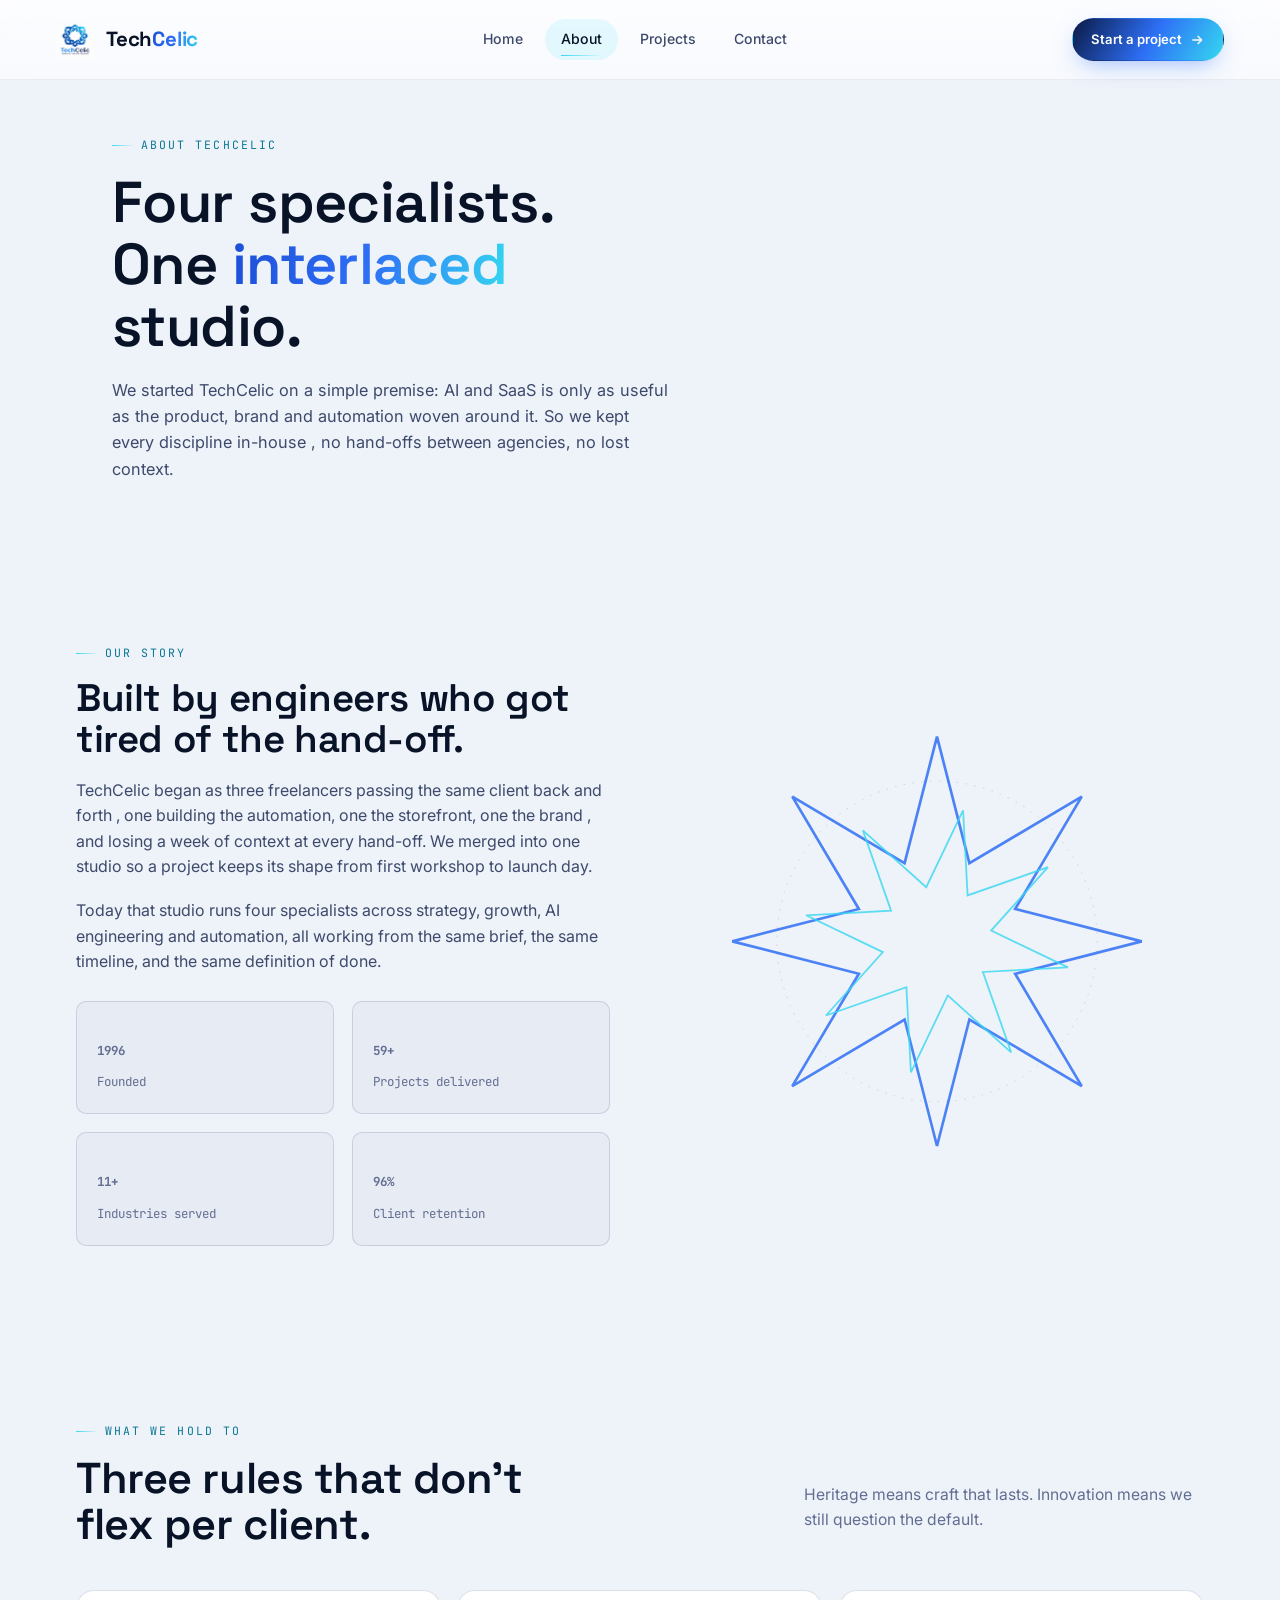
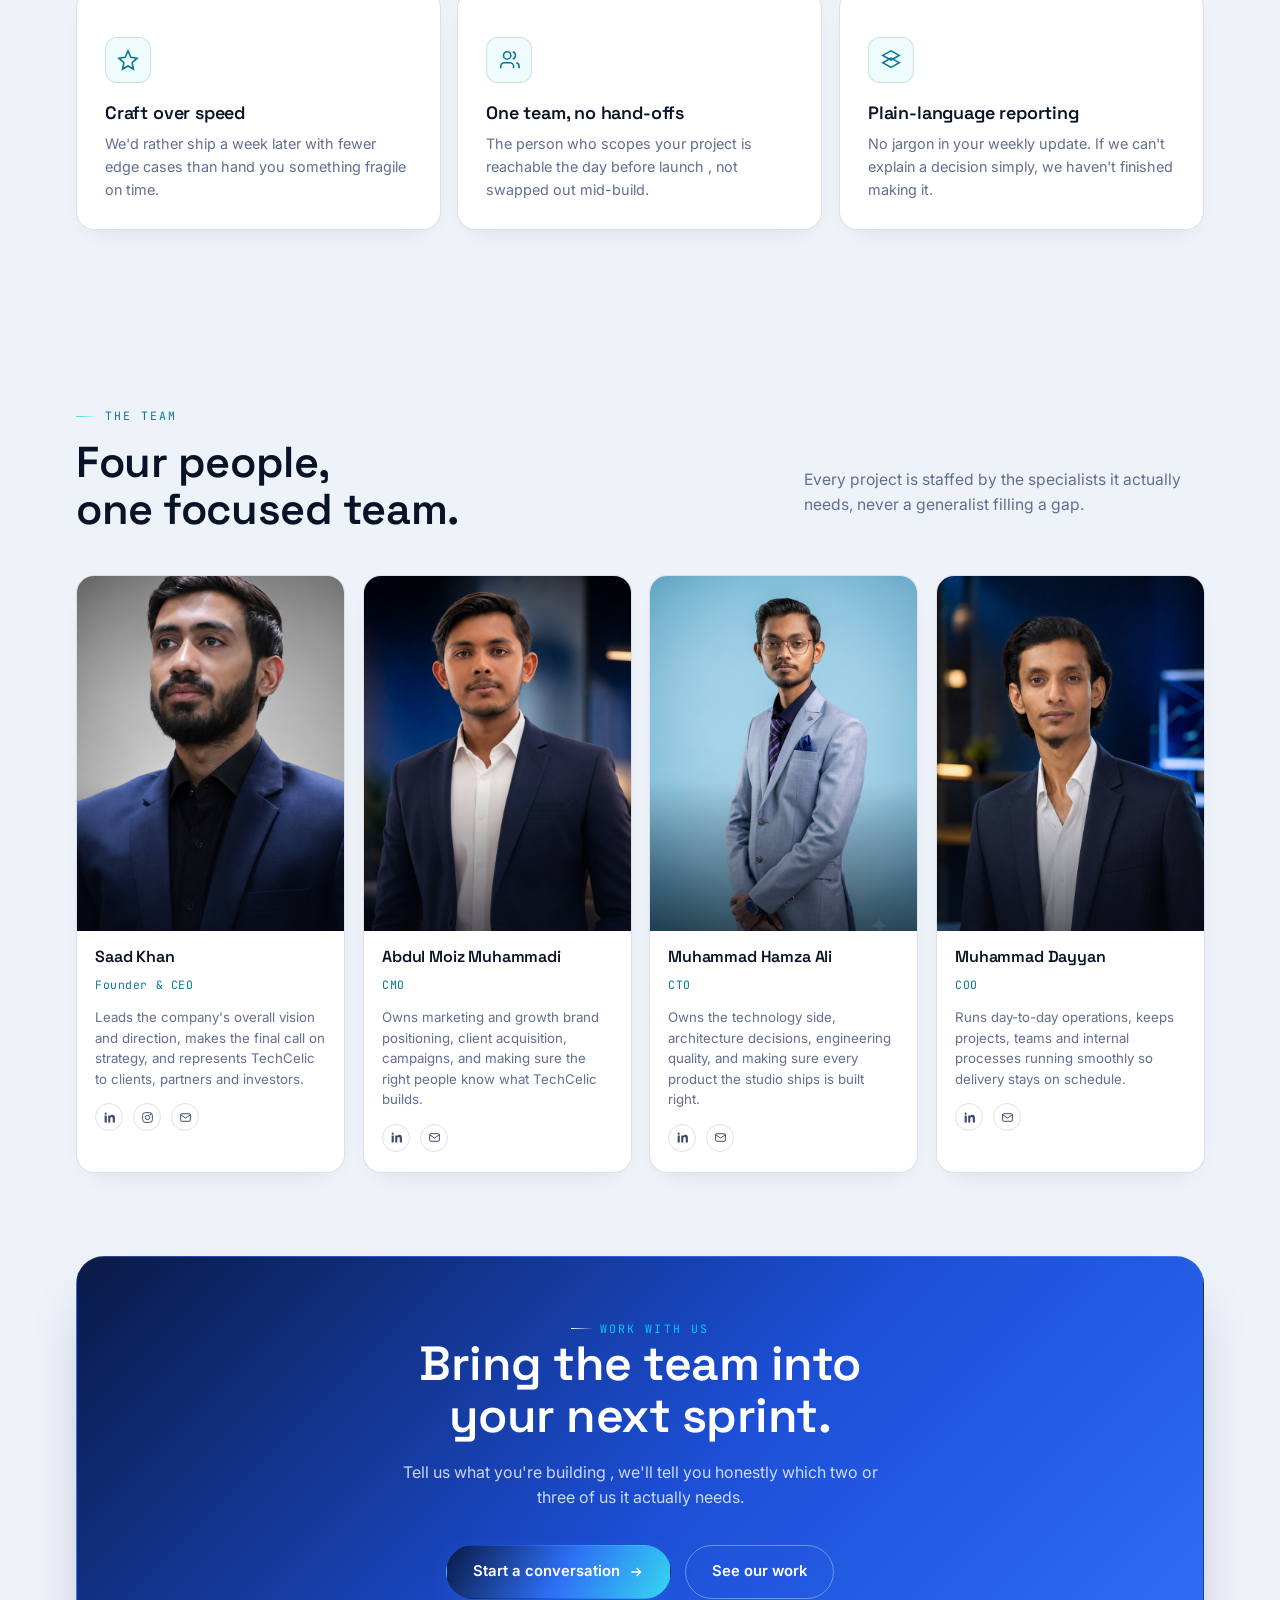
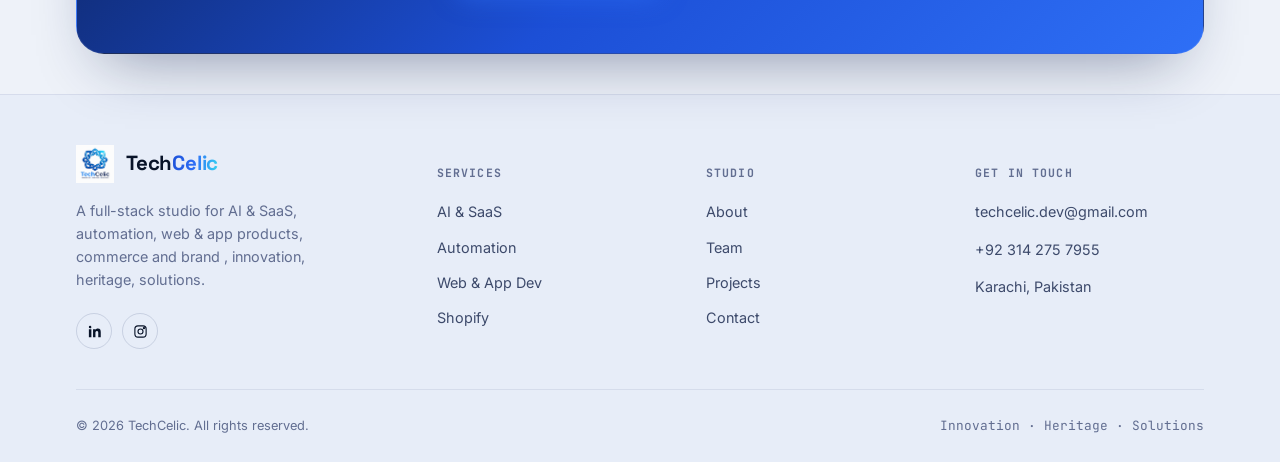
==== commit b68f3206: "Update team member role from Sweeper to COO" ====
--- a/about.html
+++ b/about.html
@@ -186,10 +186,10 @@
 
       <div class="team-card tilt reveal" data-tilt-strength="14">
         <div class="tilt-inner">
-          <div class="team-photo"><img src="assets/team-dayyan.jpg" alt="Muhammad Dayyan , Sweeper" loading="lazy"></div>
+          <div class="team-photo"><img src="assets/team-dayyan.jpg" alt="Muhammad Dayyan , COO" loading="lazy"></div>
           <div class="team-body">
             <h4>Muhammad Dayyan</h4>
-            <span class="team-role">Sweeper</span>
+            <span class="team-role">COO</span>
             <p>Runs day-to-day operations, keeps projects, teams and internal processes running smoothly so delivery stays on schedule.</p>
             <div class="team-socials">
               <a href="https://www.linkedin.com/company/techcelic" target="_blank" rel="noopener" aria-label="LinkedIn"><svg viewBox="0 0 24 24" fill="currentColor"><path d="M6.94 5a2 2 0 11-4-.002 2 2 0 014 .002zM7 8.48H3V21h4zM13.5 8.48h-3.83V21h3.83v-6.4c0-1.7.32-3.33 2.42-3.33 2.08 0 2.1 1.94 2.1 3.44V21H22v-7.93c0-3.4-.73-6-4.7-6-1.9 0-3.18 1.05-3.7 2.04h-.05z"/></svg></a>
@@ -262,4 +262,4 @@
 
 <script src="js/main.js"></script>
 </body>
-</html>+</html>
